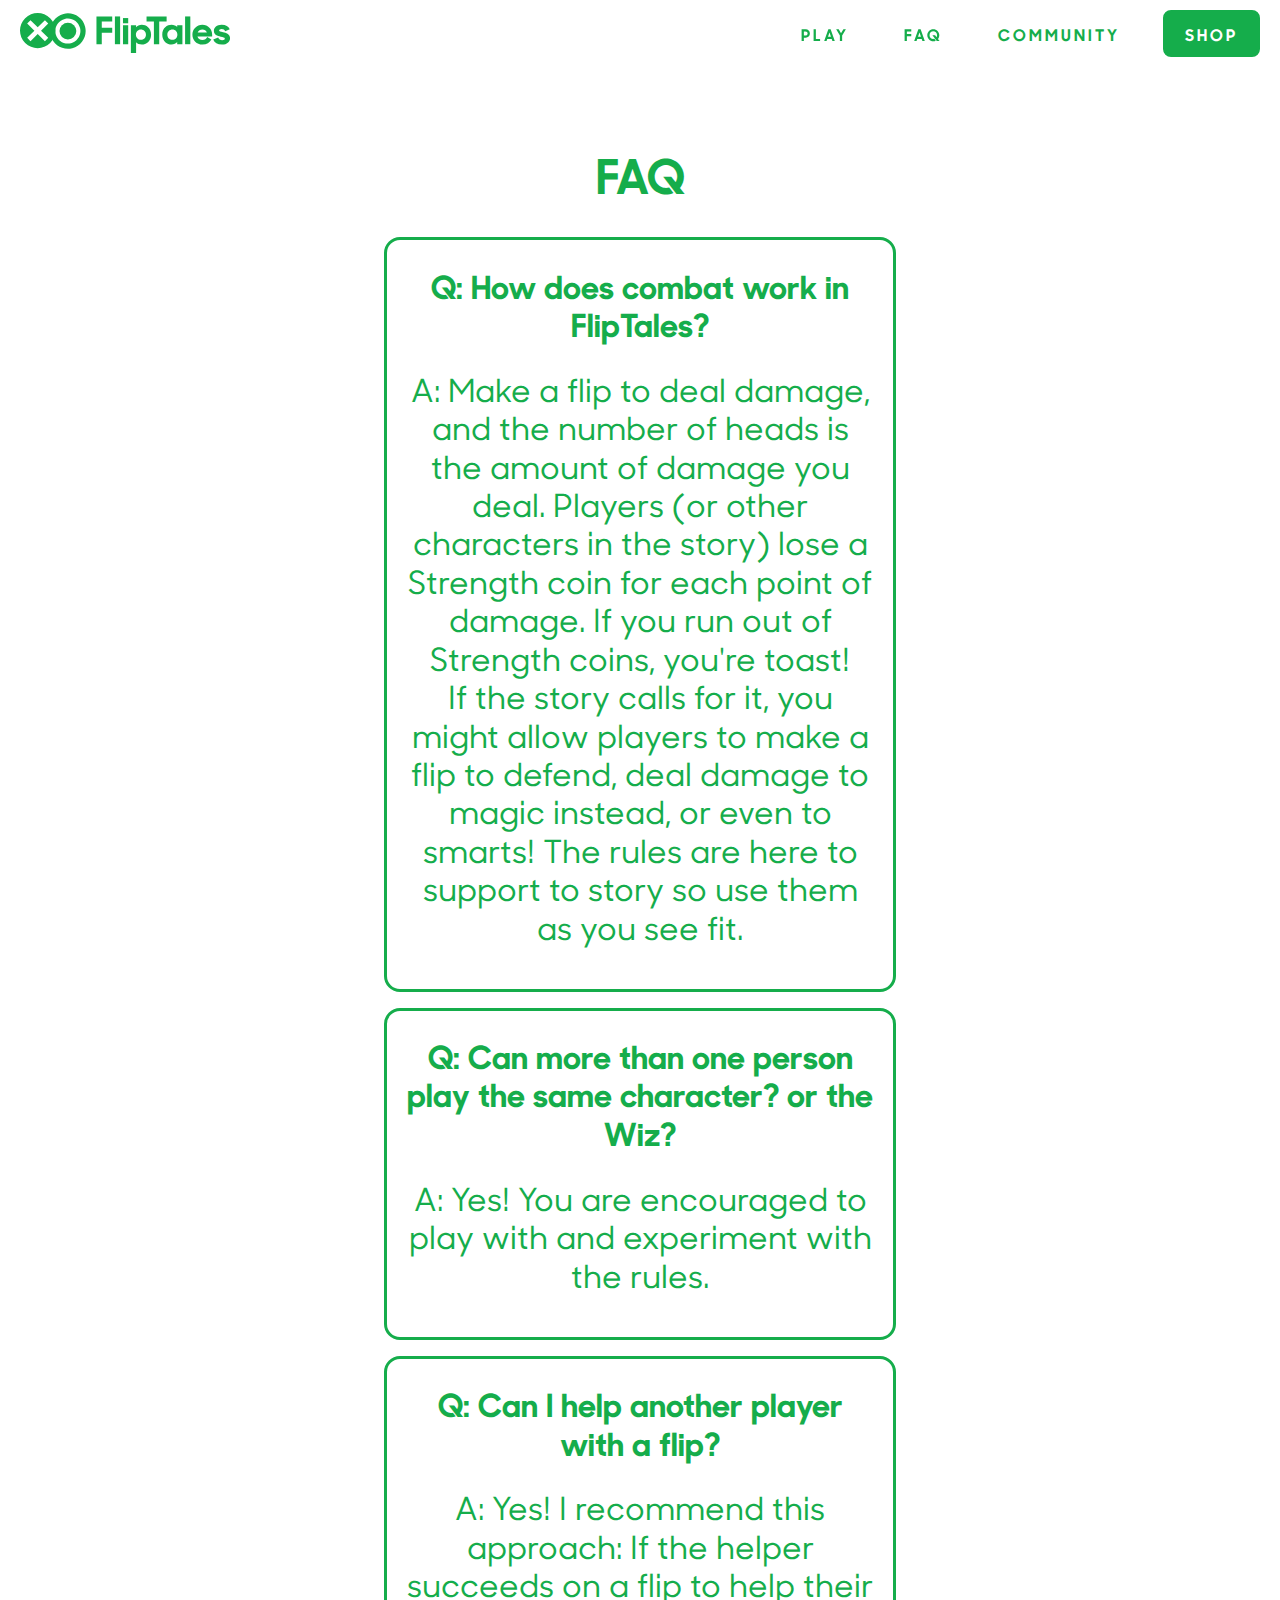
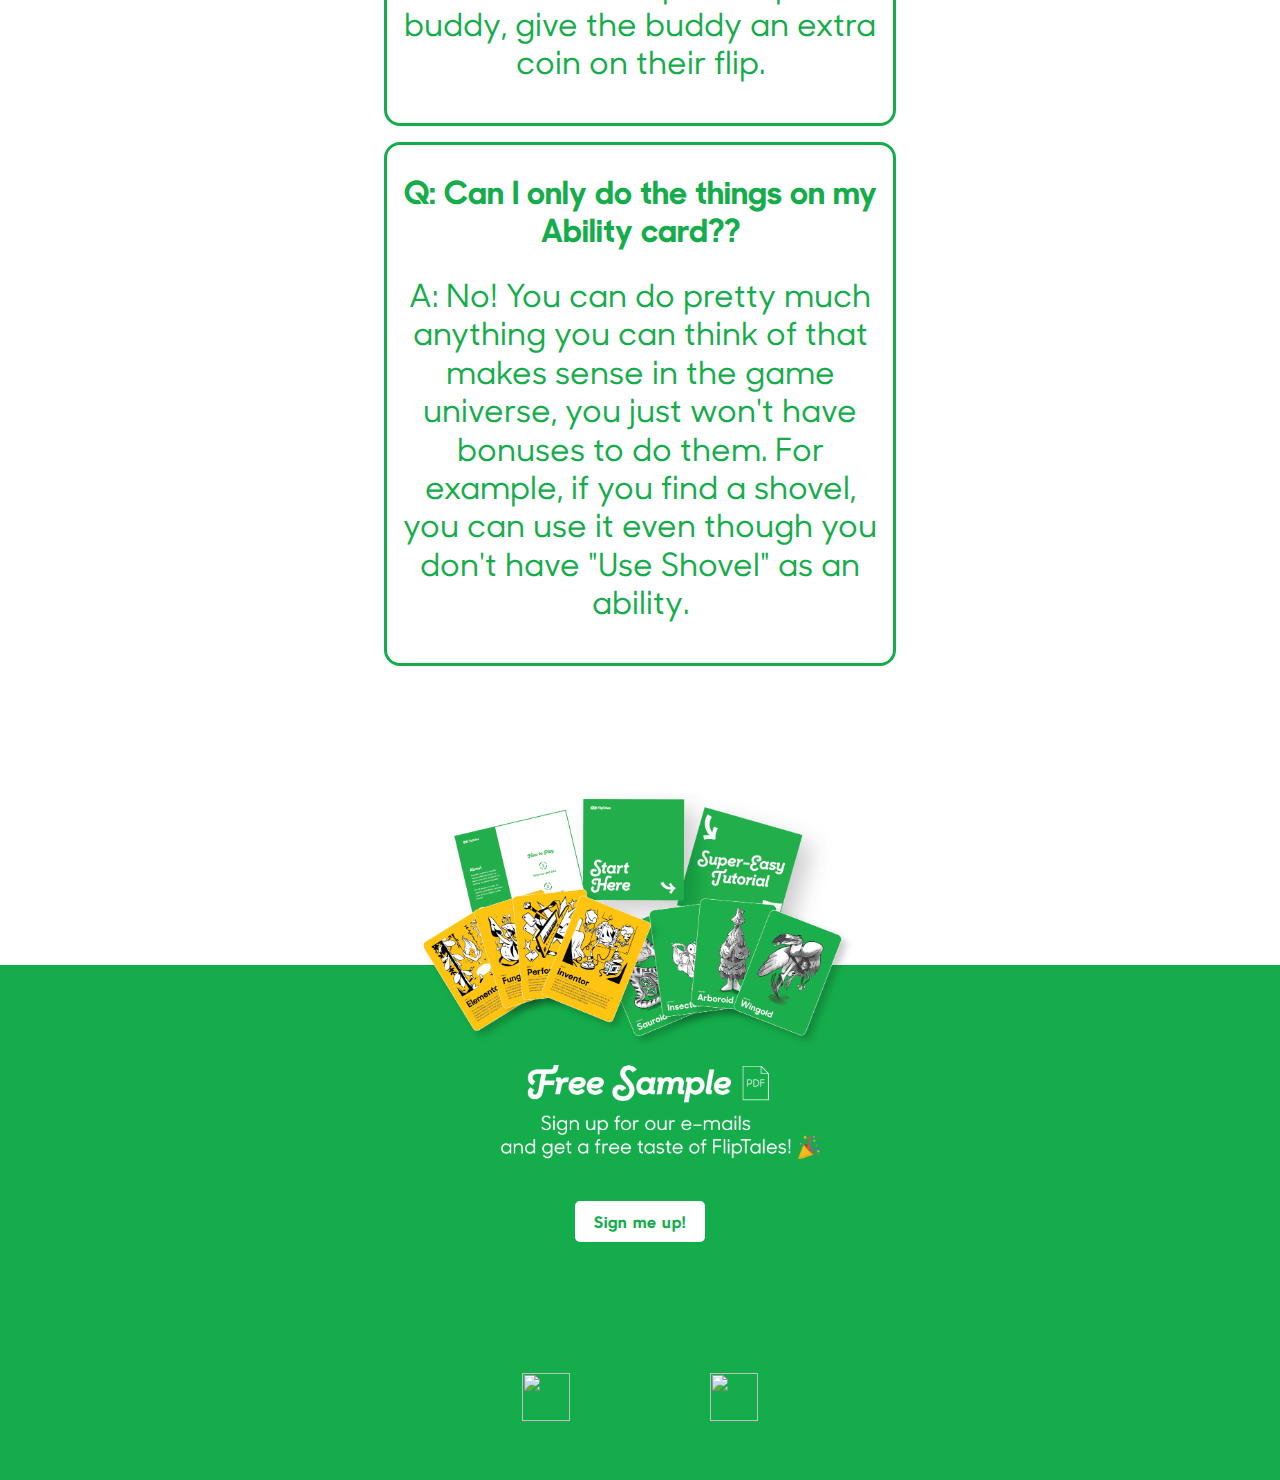
==== FAQ.html @ 7a8fc8db "added FAQ and Digital version of the game for remote/pocketed play" ====
<head>
  <link rel="stylesheet" type="text/css" href="style.css">
  <link rel="icon" type="image/png" href="assets/images/favicon.png"/>
  <title>FlipTales FAQ</title>

  <!-- Global site tag (gtag.js) - Google Analytics -->
  <script async="async" src="https://www.googletagmanager.com/gtag/js?id=UA-123279486-1"></script>
  <script>
    window.dataLayer = window.dataLayer || [];
    function gtag() {
      dataLayer.push(arguments);
    }
    gtag('js', new Date());

    gtag('config', 'UA-123279486-1');
  </script>
</head>
<body>
  <nav>
    <a href="https://playfliptales.com"><img src="assets/images/fliptales-green-logo.svg" alt="logo-green-nav"></a>
    <form class="button" action="https://shop.playfliptales.com/products/fliptales-first-edition" method="get">
      <input type="submit" name="shop button" value="SHOP">
    </form>
    <form class="button-invert" action="https://playfliptales.com/stories" method="get">
      <input type="submit" name="sign up button" value="COMMUNITY">
    </form>
    <form class="button-invert" action="https://playfliptales.com/FAQ" method="get">
      <input type="submit" name="FAQ button" value="FAQ">
    </form>
    <form class="button-invert" action="https://playfliptales.com/Play" method="get">
      <input type="submit" name="Play button" value="PLAY">
    </form>
  </nav>
  <article>
    <h1 class="u-mar-top">FAQ</h1>
    <section class="card-container">
      <a>
        <div class="story-card">
          <h2>Q: How does combat work in FlipTales?</h2>
          <h2 style="font-family: 'SharpSansMedium';">A: Make a flip to deal damage, and the number of heads is the amount of damage you deal. Players (or other characters in the story) lose a Strength coin for each point of damage. If you run out of Strength coins, you're toast!<br>
          If the story calls for it, you might allow players to make a flip to defend, deal damage to magic instead, or even to smarts! The rules are here to support to story so use them as you see fit.</h2>
        </div>
        <div class="story-card">
          <h2>Q: Can more than one person play the same character? or the Wiz?</h2>
          <h2 style="font-family: 'SharpSansMedium';">A: Yes! You are encouraged to play with and experiment with the rules.</h2>
        </div>
        <div class="story-card">
          <h2>Q: Can I help another player with a flip?</h2>
          <h2 style="font-family: 'SharpSansMedium';">A: Yes! I recommend this approach: If the helper succeeds on a flip to help their buddy, give the buddy an extra coin on their flip.</h2>
        </div>
        <div class="story-card">
          <h2>Q: Can I only do the things on my Ability card??</h2>
          <h2 style="font-family: 'SharpSansMedium';">A: No! You can do pretty much anything you can think of that makes sense in the game universe, you just won't have bonuses to do them. For example, if you find a shovel, you can use it even though you don't have "Use Shovel" as an ability.</h2>
        </div>
      </a>

    </article>
    <footer>
      <figure>
        <img src="assets/images/FlipTales-Free-Sample.png" alt="rendering of FlipTales box and contents">
      </figure>
      <form class="button" action="https://eepurl.com/dBOAbr" method="get">
        <input type="submit" name="sign up button" value="Sign me up!">
      </form>
      <h1>
        <a href="https://instagram.com/playfliptales">
          <img class="social" src="assets/images/38-instagram.svg"></img>
        </a>
        <a href="https://twitter.com/playfliptales">
          <img class="social" src="assets/images/03-twitter.svg"></img>
        </a>
      </h1>
    </footer>
  </body>
---- style.css ----
/*Variables*/
@font-face {
    font-family: SharpSansBold;
    src: url(assets/fonts/Sharp-Sans-No1-Bold.otf);
}
@font-face {
    font-family: SharpSansMedium;
    src: url(assets/fonts/Sharp-Sans-No1-Medium.otf);
}

:root{
  --green: #15AD4B;
}

a {
  text-decoration: none;
  color: inherit;
}

article {
  margin-left: 30%;
  margin-right: 30%;
}

body {
  font-family: SharpSansBold,   sans-serif;
  color: var(--green);
  margin: 0;
}

figure {
  text-align: center;
  margin-top: 5rem;
}

figure:first-child {
  /* margin-top: 15rem; */
}

figure img {
  width: 100%;
}

#hero-image {
  width: 80%;
}

h1 {
  text-align: center;
  font-size: 3rem;
  line-height: 3.8rem;
  font-weight: normal;
}

.jumbo-numbers{
  font-size: 5rem;
  line-height: 6rem;
}

h2 {
  text-align: center;
  font-size: 2rem;
  line-height: 2.4rem;
  font-weight: normal;
}

p {
  text-align: center;
  font-size: 1.5em;
}

footer form.button input {
  margin: 0 auto;
  display: block;
  background-color: white;
  color: var(--green);
  letter-spacing: 1px;
}

footer {
  background: linear-gradient(white 25%, var(--green) 25%);
  color: white;
  padding-left: 30%;
  padding-right: 30%;
  padding-bottom: 1rem;
  padding-top: -4rem;
  clear: both;
}

nav {
  padding: 10px 20px;
  position: fixed;
  width: 100%;
  top: 0;
  background-color: rgba(255,255,255,.95);
}

nav img {
  height: 2.5rem;
  padding-top: .2rem;
  float: left;
}

img.social {
  height: 3rem;
  margin: 6rem 4rem 0rem 4rem;
}

form {
  margin: 0;
  padding: 0;
}

nav form.button input {
  float: right;
  margin-right: 40px;
  display: table-cell;
  vertical-align: middle;
}
nav form.button-invert input {
  float: right;
  margin-right: 30px;
  display: table-cell;
  vertical-align: middle;
}

form.button input {
  padding: 0.6rem 1.2rem;
  border: 0;
  background-color: var(--green);
  color: white;
  text-decoration: none;
  font-size: 1rem;
  font-family: SharpSansBold, sans-serif;
  cursor: pointer;
  -webkit-appearance: none;
  letter-spacing: 3px;
  border-radius: 8px;
  border-width: 3px;
  border-style: solid;
  border-color: var(--green);
}

form.button-invert input {
  padding: 0.6rem .6rem;
  color: var(--green);
  background-color: white;
  text-decoration: none;
  font-size: 1rem;
  font-family: SharpSansBold, sans-serif;
  cursor: pointer;
  -webkit-appearance: none;
  letter-spacing: 3px;
  border-radius: 8px;
  border-width: 3px;
  border-style: solid;
  border-color: #FFFFFF;
}

.u-mar-top {
  margin-top: 3em;
}

.u-mar-top-lg {
  margin-top: 6em;
}

.u-center {
  text-align: center;
}

.icon {
  width: 48px;
}

.squares img {
  max-width: 300px;
}

#coin-toss-image {
  border-radius: 25px;
}

.story-card {
  width: calc(100% - 2rem - 6px);
  border-radius: 1rem;
  border-style: solid;
  border-width: 3px;
  border-color: var(--green);
  padding: 1rem;
  padding-top: 0px;
  margin-bottom: 1rem;
  min-width: 400px;
}

.story-card p:first-of-type {
  text-align: left;
  font-size: 1rem;
  font-weight: 200;
  font-family: SharpSansMedium, sans-serif;
}

.story-card:hover{
  background-color: var(--green);
  color: white;
}

.mono {
  font-family: monospace;
  font-size: 1rem;
  text-align: left;
}

.card-container{
  padding-bottom: 2rem;
  display: block;
}
.card-container:after{
    clear: both;
    content: "";
    display: block;
}

.u-text-align-center {
  text-align: center;
}

.separator {
    display: flex;
    align-items: center;
    text-align: center;
}
.separator::before, .separator::after {
    content: '';
    flex: 1;
    border-bottom: 1px solid var(--green);
}
.separator::before {
    margin-right: .25em;
}
.separator::after {
    margin-left: .25em;
}

.card-container{
  display: flex;
  justify-content: center;
}

.vertical-stack{
  display: flex;
  flex-direction: column;
  margin-left: 4%;
  margin-right: 4%;
  margin-bottom:0;
  align-items: center;
}

select {
  font-size: 1.5em;
  text-align: center;
  margin-top: .5em;
  border-radius: 8px;
  padding: 4px;
  border: var(--green) 2px solid;
  font-family: 'SharpSansBold';
}

#creatureCard {
  width : 30vw;
  border-radius: 16px;

}

#abilityCard {
  width : 30vw;
  border-radius: 16px;
}

ul.coins {
  display: flex;
  justify-content: center;
  list-style-type: none;
  margin-left: 0px;
  margin-bottom:18px;
  padding: 0px;
}

ul.coins li img{
  margin: 1px;
  width:72px;
}

.controls{
  display: flex;
  flex-direction: column;
}

ul.coins li.controls img{
  width: 35px;
}
/*mobile*/
@media only screen
  and (max-device-width: 1024px)
  and (-webkit-min-device-pixel-ratio: 1) {
    article {
      margin-left: 5%;
      margin-right: 5%;
    }
    footer {
      padding-left: 5%;
      padding-right: 5%;
    }
    button {
      font-size: 2rem;
      letter-spacing: 3px;
      padding-left: 2rem;
      padding-right: 2rem;
    }
    nav img {
      height: 3.5rem;
    }
    nav {
      padding: 20px 20px;
    }
    img.social {
      height: 8rem;
    }
}
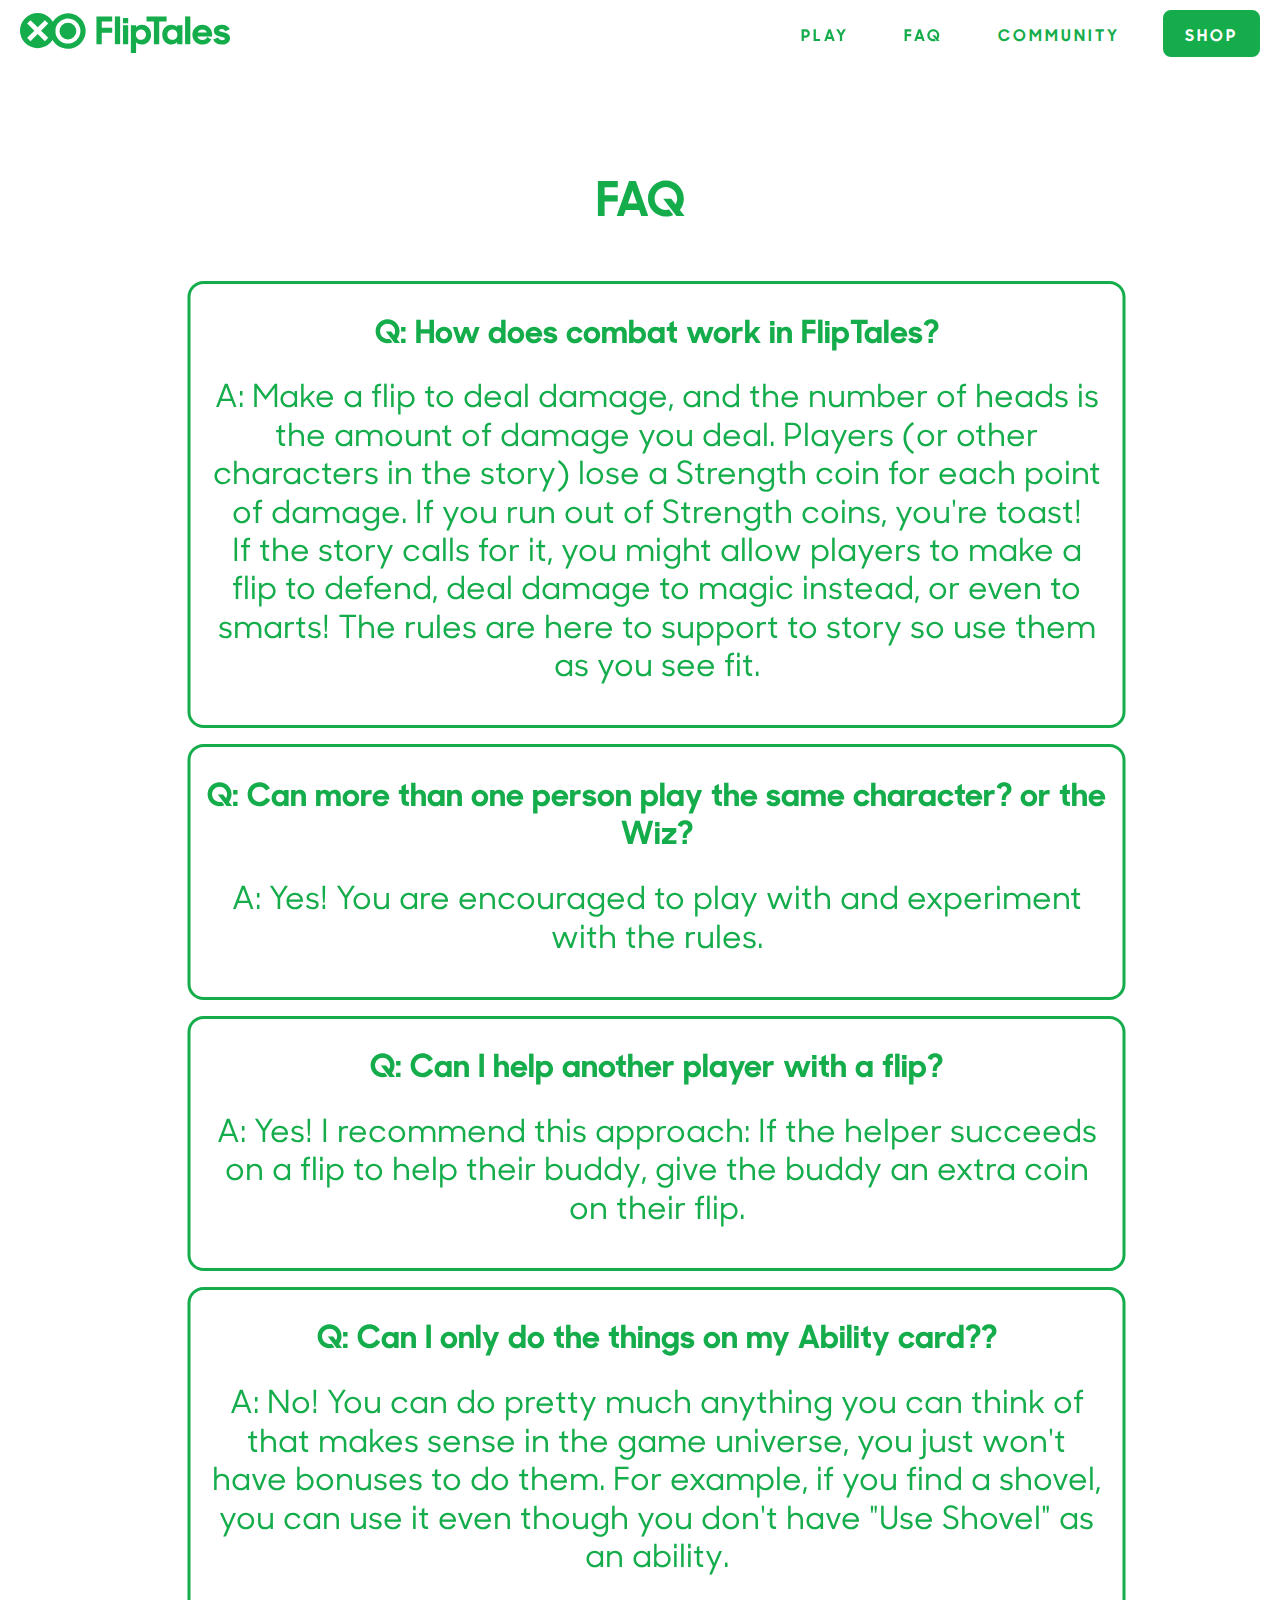
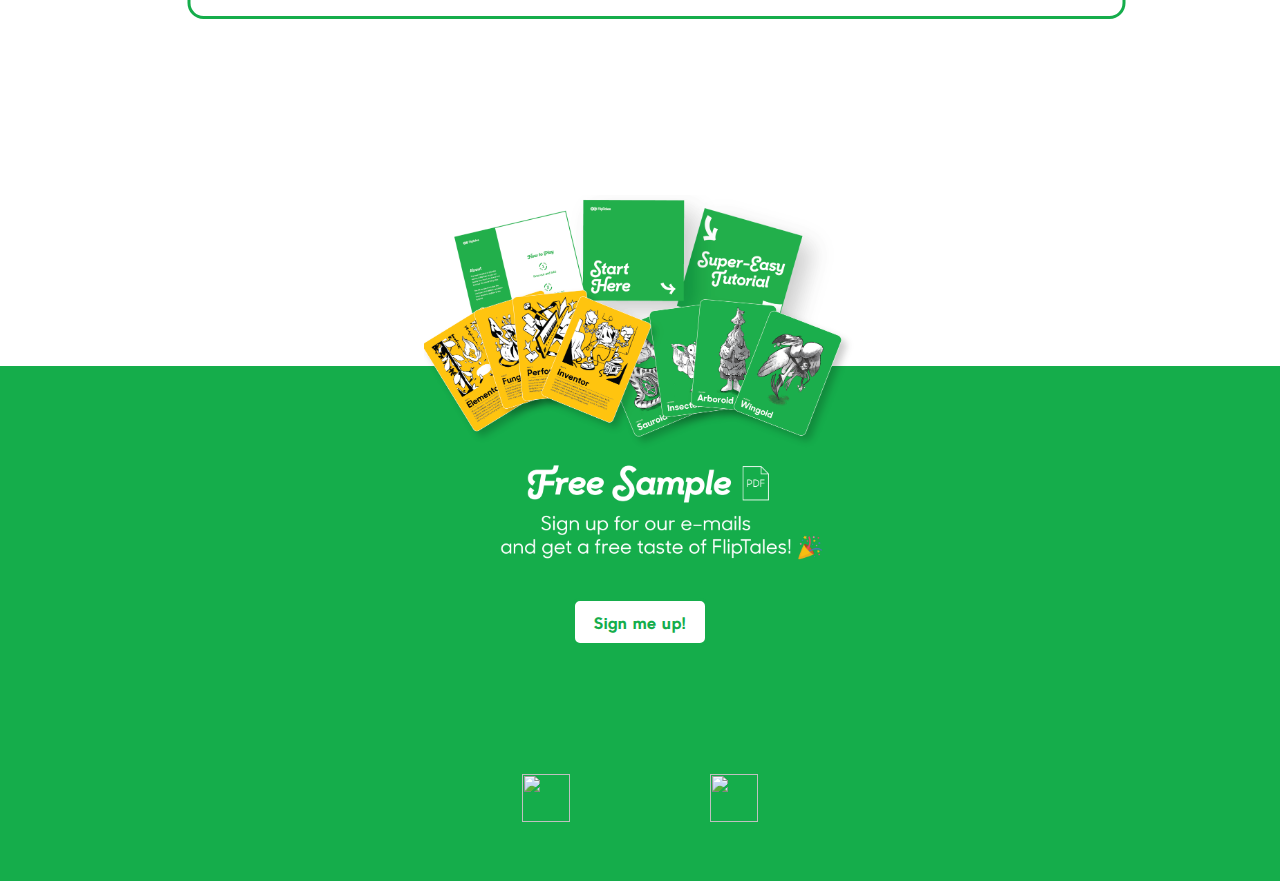
==== commit 6c7acce0: "loads of CSS changes" ====
--- a/FAQ.html
+++ b/FAQ.html
@@ -14,41 +14,69 @@
 
     gtag('config', 'UA-123279486-1');
   </script>
+    <meta content="width=device-width, initial-scale=1" name="viewport" />
 </head>
 <body>
   <nav>
     <a href="https://playfliptales.com"><img src="assets/images/fliptales-green-logo.svg" alt="logo-green-nav"></a>
-    <form class="button" action="https://shop.playfliptales.com/products/fliptales-first-edition" method="get">
+    <form class="button nav-item" action="https://shop.playfliptales.com/products/fliptales-first-edition" method="get">
       <input type="submit" name="shop button" value="SHOP">
     </form>
-    <form class="button-invert" action="https://playfliptales.com/stories" method="get">
+    <form class="button-invert nav-item" action="https://playfliptales.com/stories" method="get">
       <input type="submit" name="sign up button" value="COMMUNITY">
     </form>
-    <form class="button-invert" action="https://playfliptales.com/FAQ" method="get">
+    <form class="button-invert nav-item" action="https://playfliptales.com/FAQ" method="get">
       <input type="submit" name="FAQ button" value="FAQ">
     </form>
-    <form class="button-invert" action="https://playfliptales.com/Play" method="get">
+    <form class="button-invert nav-item" action="https://playfliptales.com/Play" method="get">
       <input type="submit" name="Play button" value="PLAY">
     </form>
   </nav>
+  <img id="mobile-menu" src="assets/images/icon-menu.svg" />
+  <script>
+    let menu_icon = document.getElementById("mobile-menu");
+    let menu_items = document.getElementsByClassName("nav-item");
+    let menu_is_open = false;
+    menu_icon.onclick = function(){
+      console.log("ho")
+      if (menu_is_open) {
+        for (let i = 0; i < menu_items.length; i++) {
+          setTimeout(function() {
+          menu_items[i].style.display = "none";
+          }, i*40);
+        }
+        menu_icon.src = "assets/images/icon-menu.svg"
+      } else {
+        for (let i = 0; i < menu_items.length; i++) {
+          setTimeout(function() {
+          menu_items[i].style.display = "block";
+        }, i*40);
+        }
+        menu_icon.src = "assets/images/icon-close.svg"
+      }
+      menu_is_open = !menu_is_open;
+    }
+  </script>
   <article>
+    <br>
     <h1 class="u-mar-top">FAQ</h1>
+    <br>
     <section class="card-container">
       <a>
-        <div class="story-card">
+        <div class="story-card jumbo">
           <h2>Q: How does combat work in FlipTales?</h2>
           <h2 style="font-family: 'SharpSansMedium';">A: Make a flip to deal damage, and the number of heads is the amount of damage you deal. Players (or other characters in the story) lose a Strength coin for each point of damage. If you run out of Strength coins, you're toast!<br>
           If the story calls for it, you might allow players to make a flip to defend, deal damage to magic instead, or even to smarts! The rules are here to support to story so use them as you see fit.</h2>
         </div>
-        <div class="story-card">
+        <div class="story-card jumbo">
           <h2>Q: Can more than one person play the same character? or the Wiz?</h2>
           <h2 style="font-family: 'SharpSansMedium';">A: Yes! You are encouraged to play with and experiment with the rules.</h2>
         </div>
-        <div class="story-card">
+        <div class="story-card jumbo">
           <h2>Q: Can I help another player with a flip?</h2>
           <h2 style="font-family: 'SharpSansMedium';">A: Yes! I recommend this approach: If the helper succeeds on a flip to help their buddy, give the buddy an extra coin on their flip.</h2>
         </div>
-        <div class="story-card">
+        <div class="story-card jumbo">
           <h2>Q: Can I only do the things on my Ability card??</h2>
           <h2 style="font-family: 'SharpSansMedium';">A: No! You can do pretty much anything you can think of that makes sense in the game universe, you just won't have bonuses to do them. For example, if you find a shovel, you can use it even though you don't have "Use Shovel" as an ability.</h2>
         </div>
--- a/style.css
+++ b/style.css
@@ -18,8 +18,10 @@
 }
 
 article {
-  margin-left: 30%;
-  margin-right: 30%;
+max-width: 925px;
+position: relative;
+left: 50%;
+transform: translateX(-50%);
 }
 
 body {
@@ -33,16 +35,16 @@
   margin-top: 5rem;
 }
 
-figure:first-child {
-  /* margin-top: 15rem; */
-}
-
 figure img {
   width: 100%;
 }
 
 #hero-image {
   width: 80%;
+}
+
+#mobile-menu{
+  display: none;
 }
 
 h1 {
@@ -78,13 +80,13 @@
 }
 
 footer {
+  margin-top: 8em;
   background: linear-gradient(white 25%, var(--green) 25%);
   color: white;
   padding-left: 30%;
   padding-right: 30%;
   padding-bottom: 1rem;
   padding-top: -4rem;
-  clear: both;
 }
 
 nav {
@@ -169,6 +171,7 @@
   text-align: center;
 }
 
+
 .icon {
   width: 48px;
 }
@@ -182,7 +185,7 @@
 }
 
 .story-card {
-  width: calc(100% - 2rem - 6px);
+  width: 20vw;
   border-radius: 1rem;
   border-style: solid;
   border-width: 3px;
@@ -213,12 +216,24 @@
 
 .card-container{
   padding-bottom: 2rem;
-  display: block;
-}
-.card-container:after{
-    clear: both;
-    content: "";
-    display: block;
+  display: flex;
+  justify-content: space-between;
+  padding-left: 10px;
+  flex-direction: row;
+  flex-wrap: wrap;
+  width: 900px;
+  margin:0px;
+  max-width: 100%;
+}
+
+.playing-card-container{
+  padding-bottom: 2rem;
+  display: flex;
+  justify-content: center;
+  flex-direction: row;
+  width: 100%;
+  margin:0px;
+  max-width: 100%;
 }
 
 .u-text-align-center {
@@ -240,11 +255,6 @@
 }
 .separator::after {
     margin-left: .25em;
-}
-
-.card-container{
-  display: flex;
-  justify-content: center;
 }
 
 .vertical-stack{
@@ -254,6 +264,7 @@
   margin-right: 4%;
   margin-bottom:0;
   align-items: center;
+  perspective: 1200px;
 }
 
 select {
@@ -261,20 +272,35 @@
   text-align: center;
   margin-top: .5em;
   border-radius: 8px;
-  padding: 4px;
+  padding: 6px;
+  padding-left:12px;
   border: var(--green) 2px solid;
   font-family: 'SharpSansBold';
+
+  -webkit-appearance: none; -moz-appearance: none; appearance: none; padding-right: 30px;
+  background: url('data:image/svg+xml;utf-8,<svg xmlns="http://www.w3.org/2000/svg" width="24" height="24"><path d="M7 10l5 5 5-5z"/><path d="M0 0h24v24H0z" fill="none"/></svg>') 100% 50% no-repeat;
 }
 
 #creatureCard {
   width : 30vw;
   border-radius: 16px;
-
+  transition: transform 500ms;
+  transition-timing-function: ease-in-out;
+  transform-style: preserve-3d;
 }
 
 #abilityCard {
   width : 30vw;
   border-radius: 16px;
+  transition: transform 500ms;
+  transition-timing-function: ease-in-out;
+  transform-style: preserve-3d;
+}
+
+#check-out {
+  max-width: 600px;
+  margin: auto;
+  margin-bottom: 1.5em;
 }
 
 ul.coins {
@@ -299,17 +325,116 @@
 ul.coins li.controls img{
   width: 35px;
 }
+
+.jumbo {
+  width: 100%;
+}
+
 /*mobile*/
 @media only screen
-  and (max-device-width: 1024px)
+  and (max-device-width: 700px)
   and (-webkit-min-device-pixel-ratio: 1) {
+    html{
+      width: 100%;
+    }
+    body{
+      width: 100%;
+    }
+    .story-card {
+      min-width: 0;
+      width: 84vw;
+    }
+    #mobile-menu{
+      display: block;
+      position: fixed;
+      top: 3vh;
+      right: 3vh;
+      width: 4vh;
+      opacity: .4;
+      z-index: 10;
+    }
+    #hero-image {
+      width: 100%;
+    }
+    .card-container{
+      flex-direction: column;
+      padding: 0px;
+    }
+
+    .jumbo h2{
+      font-size: 1.4rem;
+      line-height: normal;
+      text-align: left;
+    }
+    select {
+      font-size: 1.4em;
+      background-color: white;
+      padding:.25em .5em;
+      padding-right: 1.5em;
+    }
+    .coins{
+      flex-direction: row;
+      flex-wrap: wrap;
+      max-width: 100%;
+    }
+
+    ul.coins li img {
+      width: 14vw;
+    }
+    .vertical-stack{
+      margin-bottom: 34px;
+    }
+    .u-mar-top {
+      margin-top: 2em;
+      margin-bottom: 0;
+    }
+    #check-out{
+      padding: 4vw;
+    }
+    #creature-selector{
+      margin-bottom: 34px;
+    }
+    #digitalCardsHeader{
+      margin-top: 64px;
+    }
+    #creatureCard {
+      width : 80vw;
+    }
+
+    #abilityCard {
+      width: 80vw;
+    }
     article {
-      margin-left: 5%;
-      margin-right: 5%;
+      padding: 0% 0%;
+      margin: 0;
+      width: 100%;
+      display: flex;
+      flex-direction: column;
+    }
+    p {
+      font-size: 1.2rem;
+    }
+    form{
+      margin-block-end: 0;
+    }
+    .nav-item {
+      display: none;
+      margin-top: 2vh;
+    }
+    nav form.button-invert input {
+      margin-right: 0;
+    }
+    nav form.button input {
+      margin-right: 0;
+    }
+    section {
+      align-items: center;
     }
     footer {
-      padding-left: 5%;
-      padding-right: 5%;
+      position: relative;
+      padding: 0px;
+      margin:0px;
+      width:100%;
     }
     button {
       font-size: 2rem;
@@ -318,12 +443,37 @@
       padding-right: 2rem;
     }
     nav img {
-      height: 3.5rem;
+      width:40vw;
     }
     nav {
-      padding: 20px 20px;
+      position: fixed;
+      top: 0px;
+      left:0px;
+      display: flex;
+      padding: 2vh 0px;
+      flex-direction: column;
+      align-items: center;
+      width:100%;
+      z-index: 1;
     }
     img.social {
-      height: 8rem;
-    }
-}
+      height: 2rem;
+      margin: 0;
+    }
+    footer h1 {
+      margin-bottom: 0;
+      padding-bottom: 4vh;
+    }
+    h1 {
+      font-size: 2rem;
+      line-height: normal;
+      padding: 0 4vw;
+    }
+    h2 {
+      padding: 0 4vw;
+    }
+
+    .squares img {
+      margin-bottom: 2vh;
+    }
+}
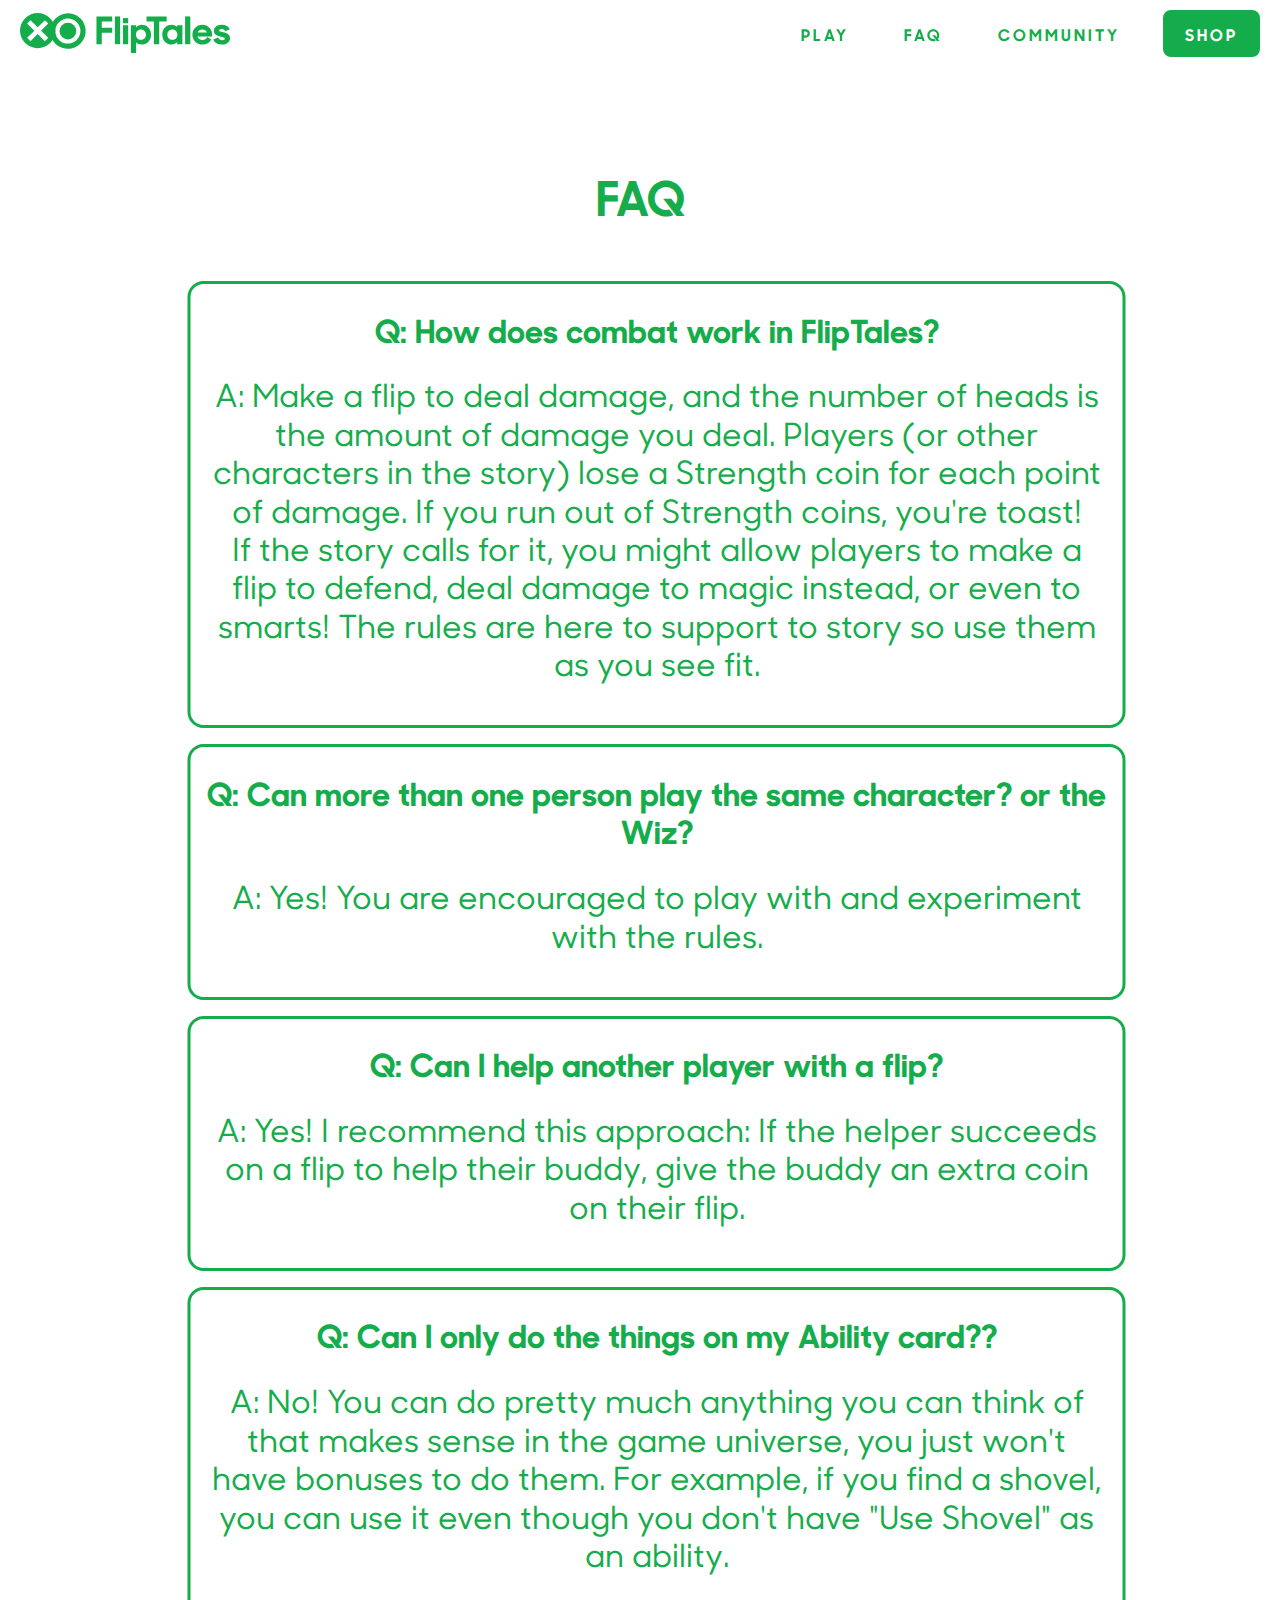
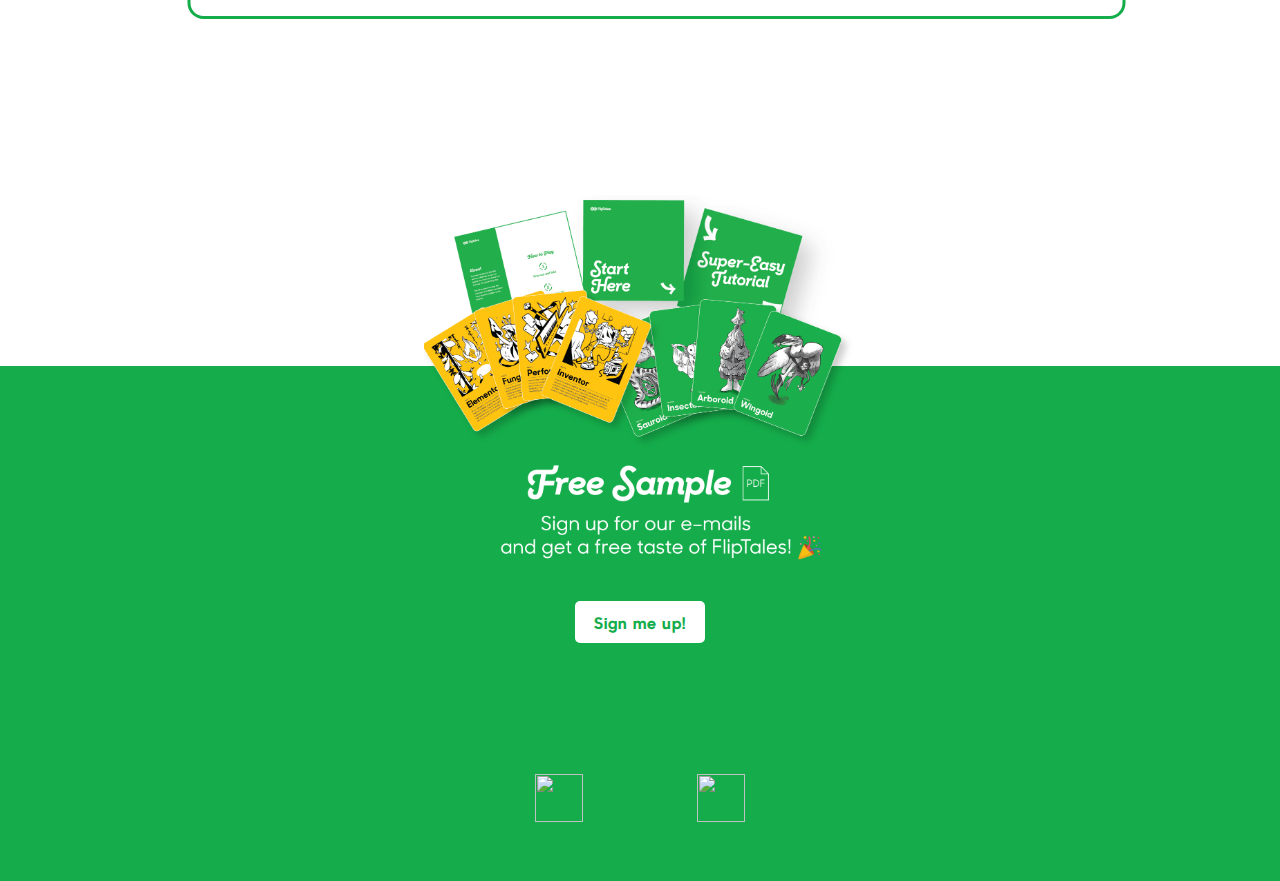
==== commit e5374b6b: "adding new form to all pages" ====
--- a/FAQ.html
+++ b/FAQ.html
@@ -87,7 +87,7 @@
       <figure>
         <img src="assets/images/FlipTales-Free-Sample.png" alt="rendering of FlipTales box and contents">
       </figure>
-      <form class="button" action="https://eepurl.com/dBOAbr" method="get">
+      <form class="button" action="https://shop.playfliptales.com/pages/fliptales-play-lab" method="get">
         <input type="submit" name="sign up button" value="Sign me up!">
       </form>
       <h1>
--- a/style.css
+++ b/style.css
@@ -10,6 +10,21 @@
 
 :root{
   --green: #15AD4B;
+  --purple: #7E2D7A;
+  --red: #FC4535;
+  --orange: #FF910A;
+}
+
+.purple {
+  color: var(--purple);
+}
+
+.red {
+  color: var(--red);
+}
+
+.orange {
+  color: var(--orange);
 }
 
 a {
@@ -69,6 +84,9 @@
 p {
   text-align: center;
   font-size: 1.5em;
+  max-width: 600px;
+  margin: auto;
+  margin-bottom: 1em;
 }
 
 footer form.button input {
@@ -95,6 +113,7 @@
   width: 100%;
   top: 0;
   background-color: rgba(255,255,255,.95);
+  z-index: 1;
 }
 
 nav img {
@@ -105,7 +124,7 @@
 
 img.social {
   height: 3rem;
-  margin: 6rem 4rem 0rem 4rem;
+  margin: 6rem 4vw 0rem 4vw;
 }
 
 form {
@@ -184,8 +203,16 @@
   border-radius: 25px;
 }
 
+.coin-total {
+  margin: 0px;
+  text-transform: uppercase;
+  letter-spacing: 3px;
+  font-size: 18px;
+  margin-left: 12px;
+  transition: margin-left 200ms, opacity 100ms;
+}
+
 .story-card {
-  width: 20vw;
   border-radius: 1rem;
   border-style: solid;
   border-width: 3px;
@@ -193,7 +220,7 @@
   padding: 1rem;
   padding-top: 0px;
   margin-bottom: 1rem;
-  min-width: 400px;
+  width: 400px;
 }
 
 .story-card p:first-of-type {
@@ -203,7 +230,7 @@
   font-family: SharpSansMedium, sans-serif;
 }
 
-.story-card:hover{
+body.hasHover .story-card:hover{
   background-color: var(--green);
   color: white;
 }
@@ -218,6 +245,7 @@
   padding-bottom: 2rem;
   display: flex;
   justify-content: space-between;
+  align-items: center;
   padding-left: 10px;
   flex-direction: row;
   flex-wrap: wrap;
@@ -227,13 +255,37 @@
 }
 
 .playing-card-container{
+  position: relative;
   padding-bottom: 2rem;
   display: flex;
   justify-content: center;
   flex-direction: row;
-  width: 100%;
-  margin:0px;
+  height: 45vw;
+  width: 70%;
+  margin:auto;
   max-width: 100%;
+  cursor: pointer;
+}
+
+#coinsContainer {
+  height: 40vw;
+}
+
+.coins-container h3 {
+  text-align: center;
+  margin-top: 30px;
+  margin-bottom: 0px;
+  text-transform: uppercase;
+  letter-spacing: 3px;
+  font-size: 24px;
+}
+
+#ability{
+  right: 0%;
+}
+
+#creature{
+  left: 0%;
 }
 
 .u-text-align-center {
@@ -258,6 +310,8 @@
 }
 
 .vertical-stack{
+  position: absolute;
+  bottom:0%;
   display: flex;
   flex-direction: column;
   margin-left: 4%;
@@ -281,20 +335,18 @@
   background: url('data:image/svg+xml;utf-8,<svg xmlns="http://www.w3.org/2000/svg" width="24" height="24"><path d="M7 10l5 5 5-5z"/><path d="M0 0h24v24H0z" fill="none"/></svg>') 100% 50% no-repeat;
 }
 
-#creatureCard {
+.playing-card {
+  box-shadow: 0px 4px 40px rgba(0, 0, 0, 0);
   width : 30vw;
   border-radius: 16px;
-  transition: transform 500ms;
+  transition: transform 500ms, box-shadow 300ms, width 200ms;
   transition-timing-function: ease-in-out;
   transform-style: preserve-3d;
 }
 
-#abilityCard {
-  width : 30vw;
-  border-radius: 16px;
-  transition: transform 500ms;
-  transition-timing-function: ease-in-out;
-  transform-style: preserve-3d;
+body.hasHover .playing-card:hover {
+  box-shadow: 0px 4px 40px rgba(0, 0, 0, 0.15);
+  width: 31vw;
 }
 
 #check-out {
@@ -306,24 +358,107 @@
 ul.coins {
   display: flex;
   justify-content: center;
+  align-items: center;
   list-style-type: none;
   margin-left: 0px;
-  margin-bottom:18px;
+  margin-bottom:0px;
   padding: 0px;
+  cursor: pointer;
+  height: 10vw;
+  width: 75%;
+  flex-wrap: wrap;
+  margin: 0 auto;
+  transition: height 200ms;
+}
+
+.coin-control-panel {
+    display: flex;
+    justify-content: center;
+    align-items: center;
+    list-style-type: none;
+    margin-left: 0px;
+    margin-top: 0px;
+    padding: 0px;
+    cursor: pointer;
+}
+
+.coin-controls {
+  display: flex;
+  align-items: center;
+  justify-content: flex-start;
+  height: 35px;
+  border-radius: 17.5px;
+  border: 0px;
+  margin: 1px;
+  margin-left: 4px;
+  padding: 0px 18px 0px 0px;
+  font-size: 14px;
+  text-transform: uppercase;
+  font-family: "SharpSansBold";
+  letter-spacing: 3px;
+  color: rgb(100, 100, 100);
+  cursor: pointer;
+}
+
+#strengthControls .coin-controls {
+  background-color: #ffdffd;
+}
+#strengthControls .coin-controls:hover {
+  background-color: #ffbdfc;
+}
+#magicControls .coin-controls {
+  background-color: #ffe1dd;
+}
+#magicControls .coin-controls:hover {
+  background-color: #ffc8c2;
+}
+#smartsControls .coin-controls {
+  background-color: #ffefdc;
+}
+#smartsControls .coin-controls:hover {
+  background-color: #ffe2bf;
+}
+
+
+.button-icon {
+  opacity: .6;
+  height: 20px;
+  padding: 0px 8px;
+}
+
+ul.coins li {
+  display: flex;
+  align-items: center;
+  flex-direction: row;
+  width: 9vw;
 }
 
 ul.coins li img{
+  margin: 3px;
+  width:8vw;
+  transition: width 200ms, box-shadow 300ms;
+  box-shadow: 0px 4px 40px rgba(0, 0, 0, 0);
+  border-radius: 120px;
+}
+
+body.hasHover ul.coins li img:hover{
   margin: 1px;
-  width:72px;
+  width: 9vw;
+  box-shadow: 0px 4px 40px rgba(0, 0, 0, .15);
 }
 
 .controls{
   display: flex;
-  flex-direction: column;
-}
-
-ul.coins li.controls img{
+  flex-direction: row;
+  align-items: center;
+  opacity: 0;
+  height: 0px;
+  transition: opacity 200ms, height 200ms;
+}
+
+ul.coin-control-panel li.controls img{
   width: 35px;
+  margin: 1px;
 }
 
 .jumbo {
@@ -332,7 +467,25 @@
 
 /*mobile*/
 @media only screen
-  and (max-device-width: 700px)
+  and (max-width: 970px) {
+    .card-container{
+      padding-bottom: 2rem;
+      display: flex;
+      justify-content: center;
+      padding-left: 4vw;
+      flex-direction: column;
+      flex-wrap: nowrap;
+      width: 900px;
+      margin:0px;
+      max-width: 92%;
+      align-items: center;
+    }
+  }
+
+
+/*mobile*/
+@media only screen
+  and (max-width: 775px)
   and (-webkit-min-device-pixel-ratio: 1) {
     html{
       width: 100%;
@@ -340,6 +493,31 @@
     body{
       width: 100%;
     }
+
+    .controls{
+      opacity: 1;
+      height: 32px;
+      margin-top: 6px;
+      flex-wrap: wrap;
+      justify-content: center;
+    }
+    
+    .coins-container h3 {
+      font-size: 18px;
+    }
+
+    .coin-control-panel {
+      margin-bottom: 30px;
+    }
+
+    #coinsContainer {
+      height: auto;
+    }
+
+    .vertical-stack {
+      position: relative;
+    }
+
     .story-card {
       min-width: 0;
       width: 84vw;
@@ -359,6 +537,7 @@
     .card-container{
       flex-direction: column;
       padding: 0px;
+      margin: auto;
     }
 
     .jumbo h2{
@@ -372,10 +551,26 @@
       padding:.25em .5em;
       padding-right: 1.5em;
     }
-    .coins{
+    ul.coins{
       flex-direction: row;
       flex-wrap: wrap;
       max-width: 100%;
+      margin-bottom: 0;
+      height: auto;
+    }
+
+    .coin-controls{
+      flex-direction: row;
+      flex-wrap: wrap;
+      max-width: 100%;
+    }
+
+    ul.coin-controls li img {
+      width: 14vw;
+    }
+
+    ul.coins li {
+      width: 14vw;
     }
 
     ul.coins li img {
@@ -388,6 +583,13 @@
       margin-top: 2em;
       margin-bottom: 0;
     }
+
+    .playing-card-container{
+      flex-direction: column;
+      justify-content: flex-start;
+      height: auto;
+    }
+
     #check-out{
       padding: 4vw;
     }
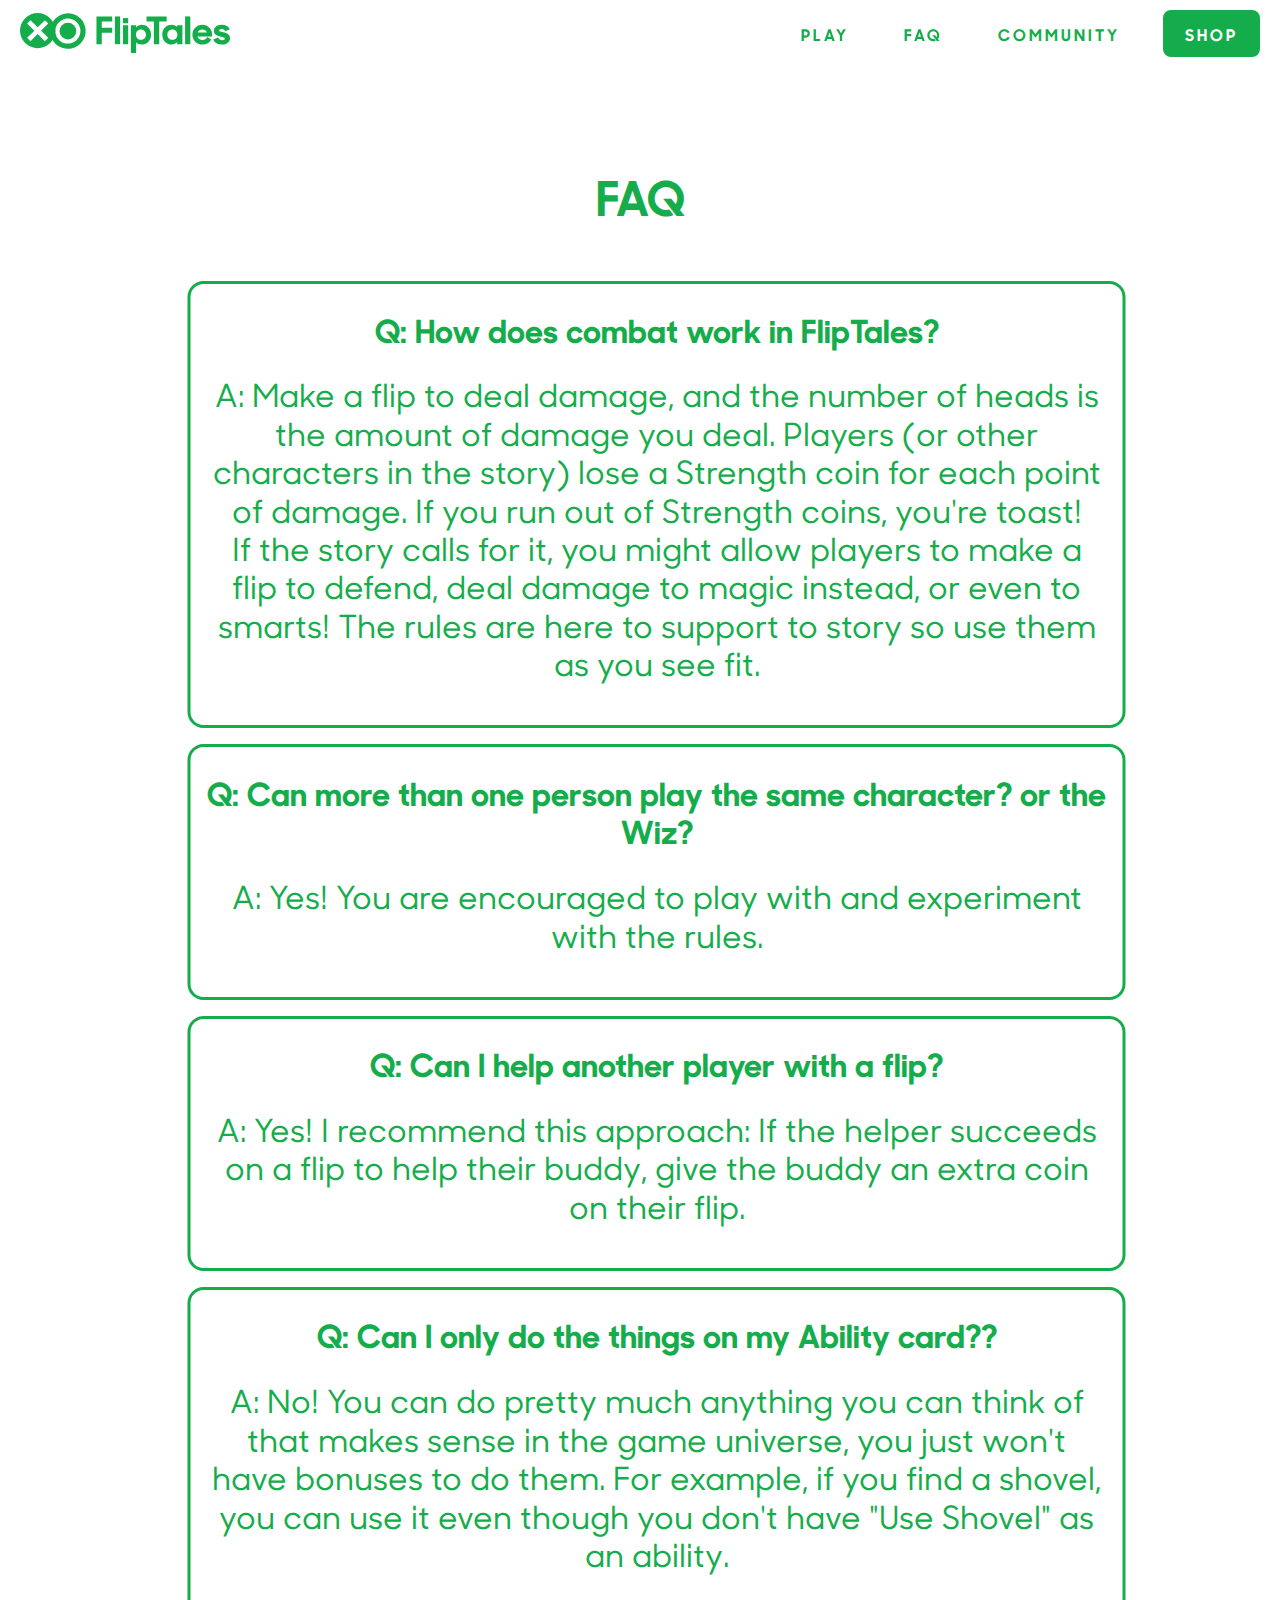
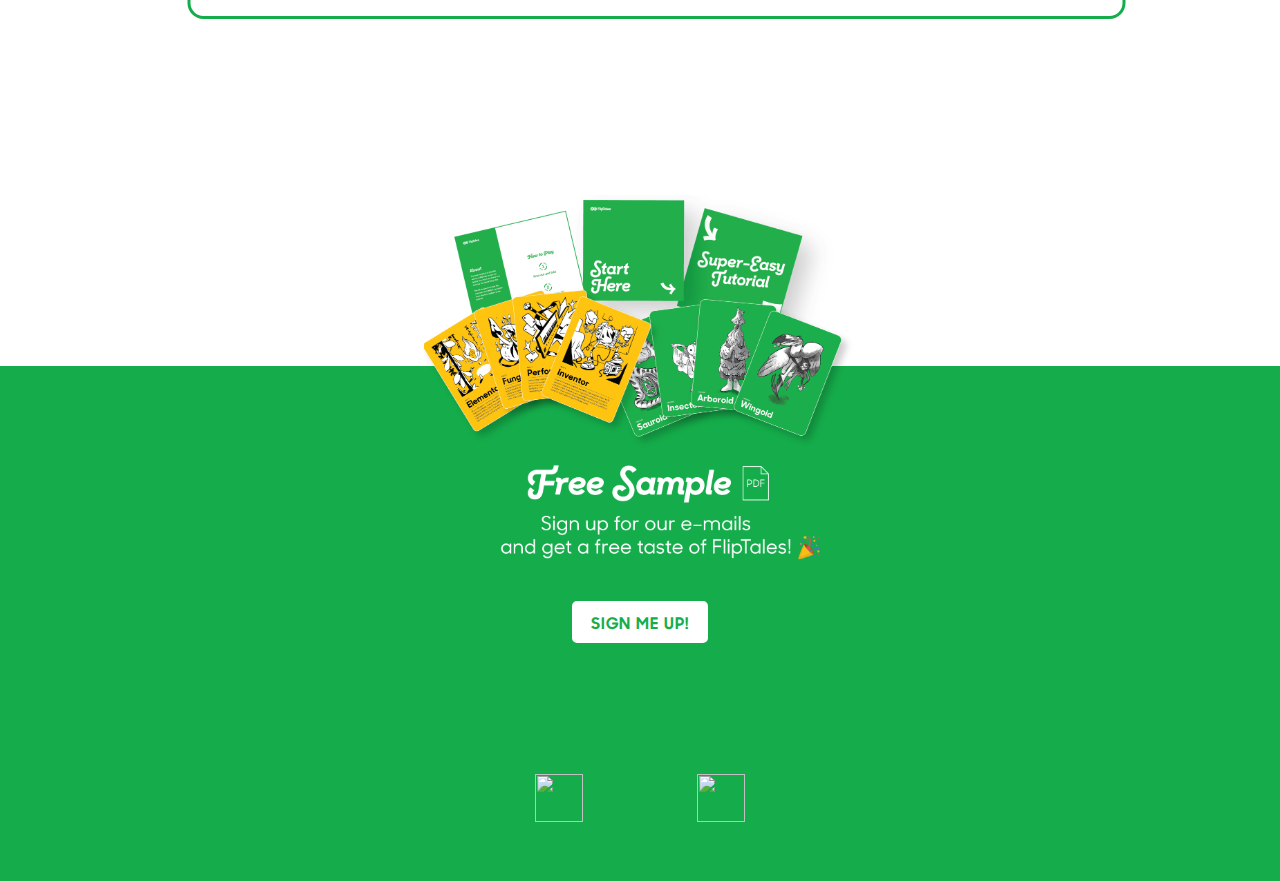
==== commit 1edbb2f6: "fixing reset" ====
--- a/FAQ.html
+++ b/FAQ.html
@@ -88,7 +88,7 @@
         <img src="assets/images/FlipTales-Free-Sample.png" alt="rendering of FlipTales box and contents">
       </figure>
       <form class="button" action="https://shop.playfliptales.com/pages/fliptales-play-lab" method="get">
-        <input type="submit" name="sign up button" value="Sign me up!">
+        <input type="submit" name="sign up button" value="SIGN ME UP!">
       </form>
       <h1>
         <a href="https://instagram.com/playfliptales">
